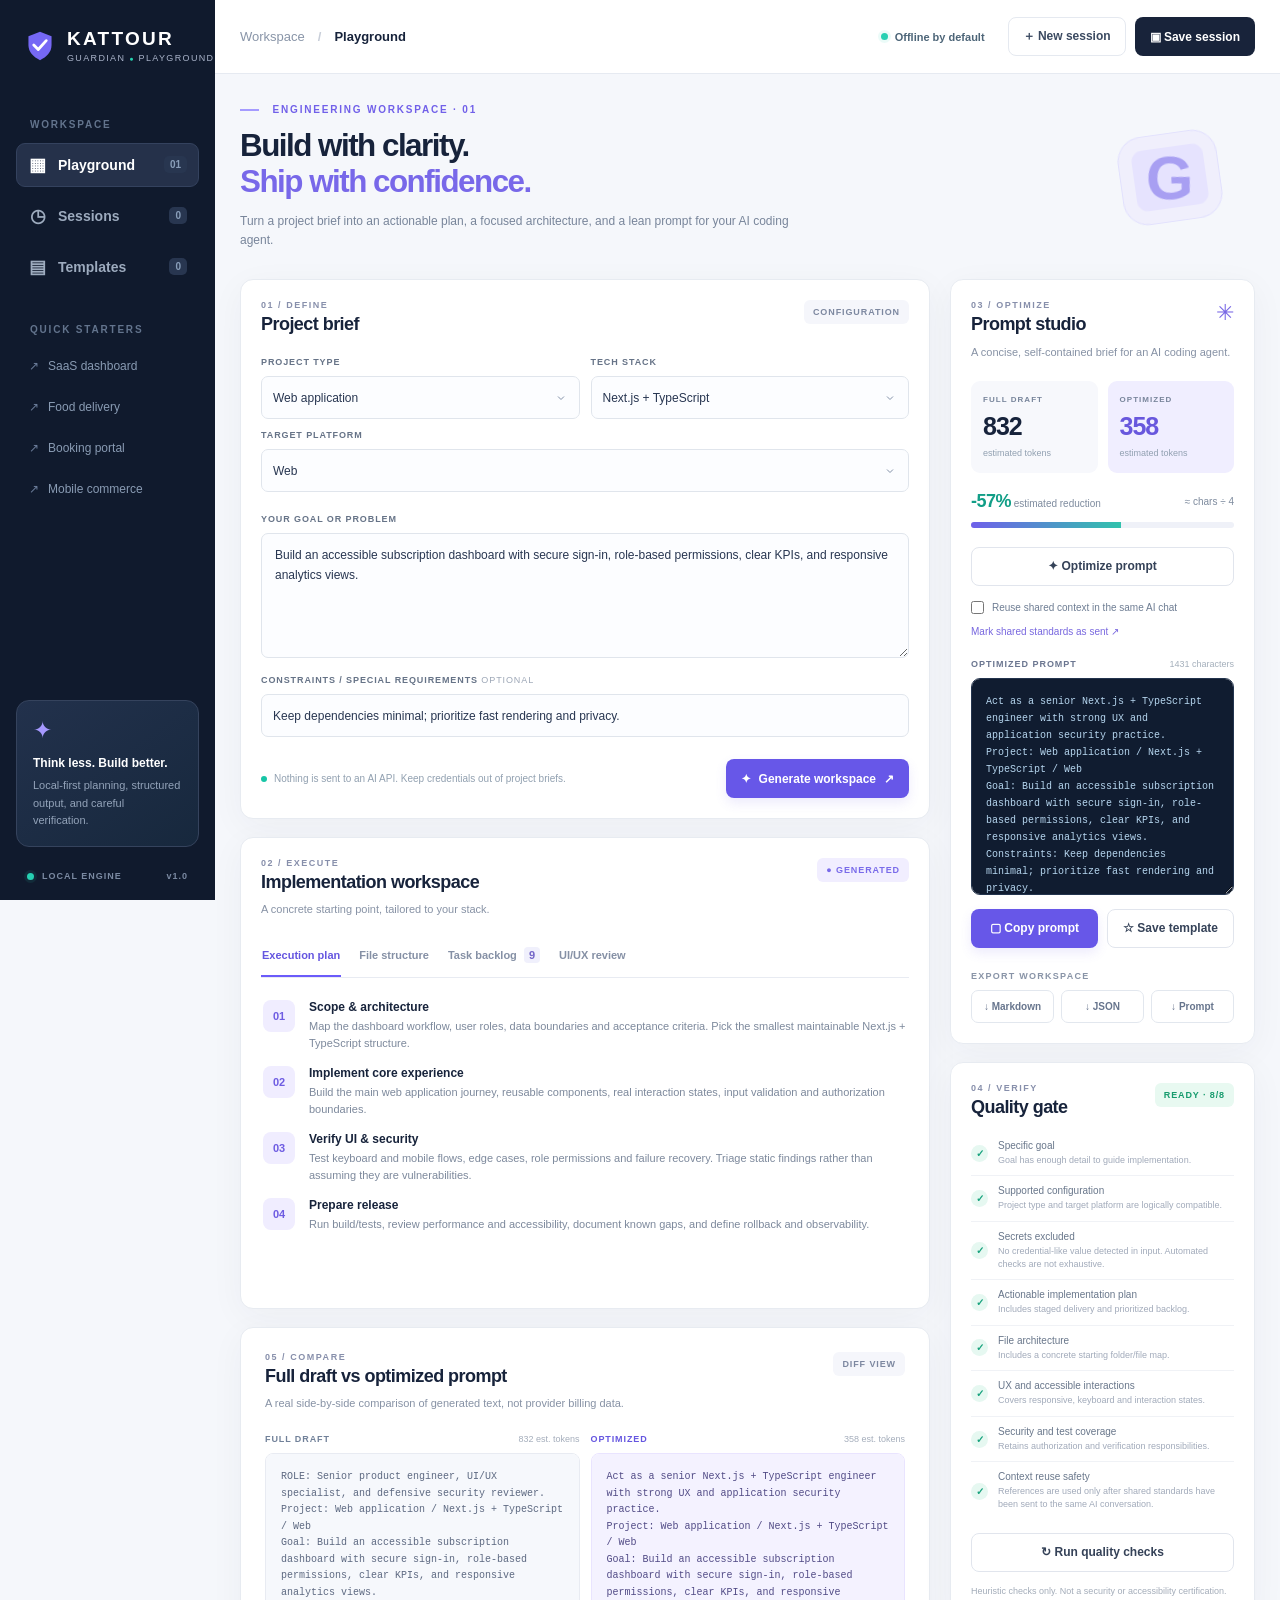
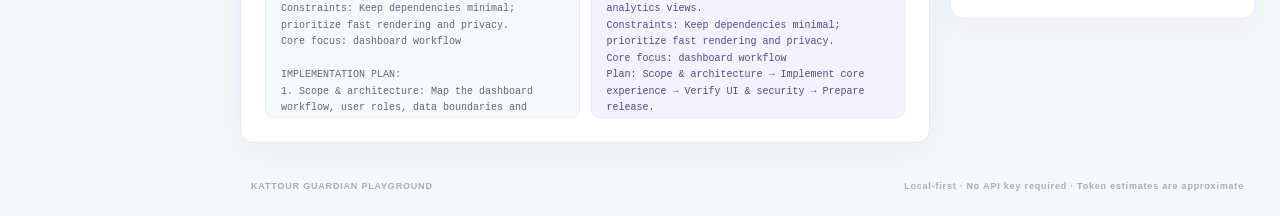
==== playground/src/index.html @ f47959b0 "Add Kattour Guardian Playground: interactive offline workbench, tests and Pages workflow" ====
<!doctype html>
<html lang="en">
<head>
  <meta charset="utf-8">
  <meta name="viewport" content="width=device-width, initial-scale=1">
  <meta name="color-scheme" content="light">
  <meta name="description" content="Kattour Guardian Playground: an offline-first engineering planning and prompt optimization workspace.">
  <title>Kattour Guardian Playground — Engineering Workspace</title>
  <link rel="stylesheet" href="./styles.css">
</head>
<body>
<div class="app-shell">
  <aside class="sidebar" aria-label="Main navigation">
    <div class="brand"><span class="brand-glyph" aria-hidden="true"><svg viewBox="0 0 36 36" width="32" height="32" fill="none"><path d="M18 2 31 7v10c0 8-5.5 13.5-13 17C10.5 30.5 5 25 5 17V7L18 2Z" fill="#7668F5"/><path d="m11 17 5 5 9-10" stroke="#fff" stroke-width="3.2" stroke-linecap="round" stroke-linejoin="round"/></svg></span><div><strong>KATTOUR</strong><small>GUARDIAN <span class="brand-dot">●</span> PLAYGROUND</small></div></div>
    <div class="side-label">WORKSPACE</div>
    <nav class="nav-items" aria-label="Sections">
      <button class="nav-item active" data-view="workspace"><span class="nav-icon">▦</span> Playground <span class="nav-shortcut">01</span></button>
      <button class="nav-item" data-view="sessions"><span class="nav-icon">◷</span> Sessions <span id="sessionCount" class="nav-count">0</span></button>
      <button class="nav-item" data-view="templates"><span class="nav-icon">▤</span> Templates <span id="templateCount" class="nav-count">0</span></button>
    </nav>
    <div class="side-label" style="margin-top:35px">QUICK STARTERS</div>
    <div id="sidePresets" class="preset-list"></div>
    <div class="sidebar-bottom">
      <div class="side-card"><span class="side-card-icon">✦</span><strong>Think less. Build better.</strong><p>Local-first planning, structured output, and careful verification.</p></div>
      <div class="side-foot"><span class="status-dot"></span> LOCAL ENGINE <span class="side-foot-right">v1.0</span></div>
    </div>
  </aside>

  <div class="app-main">
    <header class="topbar">
      <div class="breadcrumbs"><span class="crumb-muted">Workspace</span><span class="crumb-divider">/</span><span id="viewCrumb">Playground</span></div>
      <div class="header-actions"><span class="privacy-badge"><span class="status-dot"></span> Offline by default</span><button id="newBtn" class="button button-quiet" type="button">＋ New session</button><button id="saveBtn" class="button button-dark" type="button">▣ Save session</button></div>
    </header>

    <main id="mainContent">
      <section id="workspaceView" class="workspace-view">
        <div class="page-head"><div><div class="eyebrow"><span class="eyebrow-line"></span> ENGINEERING WORKSPACE · 01</div><h1>Build with clarity.<br><span>Ship with confidence.</span></h1><p>Turn a project brief into an actionable plan, a focused architecture, and a lean prompt for your AI coding agent.</p></div><div class="page-head-mark" aria-hidden="true"><span>G</span></div></div>
        <div class="workspace-grid">
          <div class="main-column">
            <section class="panel briefing-panel" aria-labelledby="briefTitle">
              <div class="panel-top"><div><div class="kicker">01 / DEFINE</div><h2 id="briefTitle">Project brief</h2></div><span class="badge badge-subtle">CONFIGURATION</span></div>
              <div class="fields-three"><label class="field"><span>PROJECT TYPE</span><select id="projectType"></select></label><label class="field"><span>TECH STACK</span><select id="techStack"></select></label><label class="field"><span>TARGET PLATFORM</span><select id="targetPlatform"></select></label></div>
              <label class="field large-field" for="projectGoal"><span>YOUR GOAL OR PROBLEM</span><textarea id="projectGoal" rows="5" maxlength="4800" spellcheck="true" placeholder="Describe the app, the problem it solves, and the main user journey..."></textarea></label>
              <label class="field constraints-field" for="projectConstraints"><span>CONSTRAINTS / SPECIAL REQUIREMENTS <em>OPTIONAL</em></span><input id="projectConstraints" maxlength="1400" placeholder="e.g. offline-first, EU data handling, no paid dependencies"></label>
              <div class="brief-footer"><div class="field-hint"><span class="pulse"></span> Nothing is sent to an AI API. Keep credentials out of project briefs.</div><button id="generateBtn" type="button" class="button button-primary"><span>✦</span> Generate workspace <span aria-hidden="true">↗</span></button></div>
            </section>
            <section class="panel output-panel" aria-labelledby="outputTitle">
              <div class="panel-top output-heading"><div><div class="kicker">02 / EXECUTE</div><h2 id="outputTitle">Implementation workspace</h2><p class="subtle">A concrete starting point, tailored to your stack.</p></div><span id="generatedState" class="badge badge-violet">● GENERATED</span></div>
              <div id="outputTabs" class="tabs" role="tablist" aria-label="Workspace outputs">
                <button role="tab" class="tab active" aria-selected="true" data-tab="plan">Execution plan</button>
                <button role="tab" class="tab" aria-selected="false" data-tab="files">File structure</button>
                <button role="tab" class="tab" aria-selected="false" data-tab="tasks">Task backlog <span class="tab-count" id="taskCount">0</span></button>
                <button role="tab" class="tab" aria-selected="false" data-tab="ux">UI/UX review</button>
              </div>
              <div id="tabContent" class="tab-content" aria-live="polite"></div>
            </section>
            <section class="panel compare-panel" aria-labelledby="compareTitle">
              <div class="panel-top"><div><div class="kicker">05 / COMPARE</div><h2 id="compareTitle">Full draft vs optimized prompt</h2><p class="subtle">A real side-by-side comparison of generated text, not provider billing data.</p></div><span class="badge badge-subtle">DIFF VIEW</span></div>
              <div class="compare-columns"><div><div class="compare-label">FULL DRAFT <span id="fullCount"></span></div><pre id="fullDraftText" class="compare-code"></pre></div><div><div class="compare-label optimized-label">OPTIMIZED <span id="shortCount"></span></div><pre id="optimizedText" class="compare-code"></pre></div></div>
            </section>
          </div>

          <aside class="inspector" aria-label="Prompt studio and quality checks">
            <section class="panel prompt-panel"><div class="panel-top"><div><div class="kicker">03 / OPTIMIZE</div><h2>Prompt studio</h2></div><span class="small-sparkle">✳</span></div>
              <p class="subtle mini-caption">A concise, self-contained brief for an AI coding agent.</p>
              <div class="metric-row"><div class="metric"><span>FULL DRAFT</span><strong id="tokensBefore">—</strong><small>estimated tokens</small></div><div class="metric metric-accent"><span>OPTIMIZED</span><strong id="tokensAfter">—</strong><small>estimated tokens</small></div></div>
              <div class="saving-row"><div><strong id="savingLabel">—</strong><span> estimated reduction</span></div><span class="saving-asterisk">≈ chars ÷ 4</span></div><div class="progress-track"><div id="progressBar" class="progress-fill" style="width:0%"></div></div>
              <div class="prompt-controls"><button id="optimizeBtn" class="button button-outline wide" type="button">✦ Optimize prompt</button><label class="check-line"><input id="reuseToggle" type="checkbox"><span>Reuse shared context in the same AI chat</span></label><button id="markSentBtn" class="text-action" type="button">Mark shared standards as sent ↗</button><p id="reuseWarning" class="notice-inline" hidden>Use this only after the KG-C1 standards were sent in the same AI conversation.</p></div>
              <div class="prompt-label-row"><span id="promptPreviewLabel">OPTIMIZED PROMPT</span><span id="promptChars">0 characters</span></div><textarea id="promptPreview" class="prompt-code" rows="11" readonly aria-label="Optimized AI prompt"></textarea>
              <div class="action-split"><button id="copyBtn" type="button" class="button button-primary">▢ Copy prompt</button><button id="saveTemplateBtn" type="button" class="button button-outline">☆ Save template</button></div>
              <div class="export-title">EXPORT WORKSPACE</div><div class="exports"><button type="button" data-export="md">↓ Markdown</button><button type="button" data-export="json">↓ JSON</button><button type="button" data-export="txt">↓ Prompt</button></div>
            </section>
            <section class="panel qa-panel"><div class="qa-top"><div><div class="kicker">04 / VERIFY</div><h2>Quality gate</h2></div><span id="qaBadge" class="badge badge-success">READY</span></div><div id="qaList" class="qa-list"></div><button id="checkBtn" type="button" class="button button-outline wide">↻ Run quality checks</button><p class="qa-disclaimer">Heuristic checks only. Not a security or accessibility certification.</p></section>
          </aside>
        </div>
      </section>
      <section id="sessionsView" class="library-view" hidden><div class="library-heading"><div class="eyebrow">YOUR WORKSPACE / HISTORY</div><h1>Saved sessions</h1><p>Resume previous project configurations and regenerate their outputs. Stored only in this browser.</p></div><div class="library-actions"><button id="clearSessionsBtn" class="button button-outline" type="button">Clear all sessions</button></div><div id="sessionList" class="library-grid"></div></section>
      <section id="templatesView" class="library-view" hidden><div class="library-heading"><div class="eyebrow">YOUR WORKSPACE / LIBRARY</div><h1>Prompt templates</h1><p>Reuse project briefs and stack decisions without starting from scratch.</p></div><div class="library-actions"><button id="clearTemplatesBtn" class="button button-outline" type="button">Clear saved templates</button></div><div id="templateList" class="library-grid"></div></section>
    </main>
    <footer class="footer"><span>KATTOUR GUARDIAN PLAYGROUND</span><span>Local-first · No API key required · Token estimates are approximate</span></footer>
  </div>
</div>
<div id="toast" class="toast" role="status" aria-live="polite"></div>
<script type="module" src="./app.js"></script>
</body>
</html>
---- playground/src/styles.css ----
:root{--ink:#17233b;--muted:#78849a;--line:#e6eaf1;--bg:#f5f7fb;--purple:#6757e8;--purple-l:#f1efff;--teal:#11b8a3;--dark:#111c30;--white:#fff;--shadow:0 8px 35px rgba(35,50,77,.045)}*{box-sizing:border-box}html{font-family:Inter,-apple-system,BlinkMacSystemFont,"Segoe UI",Arial,sans-serif;font-size:14px}body{margin:0;background:var(--bg);color:var(--ink);min-width:320px}button,input,select,textarea{font:inherit}button{cursor:pointer;transition:background .15s,border-color .15s,transform .15s}button:focus-visible,select:focus-visible,textarea:focus-visible,input:focus-visible{outline:3px solid #978cff;outline-offset:2px}button:disabled{opacity:.45;cursor:not-allowed}p{line-height:1.6}h1,h2,h3,p{margin-top:0}button:hover:not(:disabled){transform:translateY(-1px)}.app-shell{min-height:100vh;display:flex}.sidebar{width:242px;flex:0 0 242px;background:#101a2d;color:#d4def1;min-height:100vh;padding:28px 16px 19px;display:flex;flex-direction:column;position:sticky;top:0;height:100vh}.brand{display:flex;align-items:center;gap:11px;padding:1px 8px 0;margin-bottom:56px}.brand-glyph{display:grid;place-items:center}.brand strong{display:block;font-size:19px;letter-spacing:.12em;color:white;font-weight:800;line-height:1.05}.brand small{font-size:9px;letter-spacing:.15em;color:#a9b3c9;white-space:nowrap;display:block;margin-top:4px}.brand-dot{color:#24d2af;font-size:7px}.side-label{font-size:10px;font-weight:800;letter-spacing:.18em;color:#63748d;margin:0 14px 13px}.nav-items{display:grid;gap:7px}.nav-item{display:flex;align-items:center;text-align:left;width:100%;color:#9dabbe;border:1px solid transparent;border-radius:9px;padding:12px 11px;gap:11px;background:transparent;font-weight:600}.nav-item.active{background:#25314a;color:white;border-color:#34425e}.nav-item:hover{background:#1b2a40}.nav-icon{font-size:18px;width:19px;text-align:center;line-height:1}.nav-count,.nav-shortcut{margin-left:auto;font-size:10px;padding:3px 6px;border-radius:5px;background:#283650;color:#899eb9}.preset-list{display:grid;gap:5px}.preset-link{background:transparent;color:#899bb3;border:none;text-align:left;font-size:12px;border-radius:8px;padding:11px 13px}.preset-link:before{content:'↗';color:#6a7c99;margin-right:9px}.preset-link:hover{color:white;background:#1e2d44}.sidebar-bottom{margin-top:auto}.side-card{padding:16px;background:linear-gradient(145deg,#22314c,#17283d);border:1px solid #35435d;border-radius:13px}.side-card-icon{display:block;color:#a699ff;font-size:23px;margin-bottom:10px}.side-card strong{font-size:12px;color:white}.side-card p{font-size:11px;color:#93a3b9;margin:7px 0 0}.side-foot{display:flex;align-items:center;gap:8px;color:#7b8aa2;font-size:9px;font-weight:800;letter-spacing:.11em;padding:24px 11px 0}.side-foot-right{margin-left:auto}.status-dot{display:inline-block;width:7px;height:7px;background:#26d0b2;border-radius:50%;box-shadow:0 0 0 3px rgba(38,208,178,.09)}.app-main{flex:1;min-width:0;display:flex;flex-direction:column}.topbar{height:74px;background:#fff;border-bottom:1px solid var(--line);display:flex;align-items:center;justify-content:space-between;padding:0 38px;gap:16px}.breadcrumbs{font-size:13px;font-weight:700}.crumb-muted{color:#8995a8;font-weight:500}.crumb-divider{color:#c8ced9;margin:0 13px}.header-actions{display:flex;gap:9px;align-items:center}.privacy-badge{font-size:11px;font-weight:650;color:#4d6578;margin-right:14px;display:flex;align-items:center;gap:7px}.button{display:inline-flex;gap:8px;justify-content:center;align-items:center;border-radius:8px;min-height:39px;padding:10px 14px;border:1px solid transparent;font-weight:700;font-size:12px;white-space:nowrap}.button-quiet{background:white;border-color:#e5e9f0;color:#3b4a61}.button-dark{background:#18233a;color:white}.button-primary{background:var(--purple);color:white;box-shadow:0 5px 12px rgba(103,87,232,.12)}.button-primary:hover{background:#5442db}.button-outline{background:#fff;border-color:#e1e5ed;color:#354258}.button-outline:hover{border-color:#bdb4ff;color:#5a4dc8}.wide{width:100%}main{flex:1;padding:37px 36px 24px}.page-head{display:flex;justify-content:space-between;align-items:center;margin-bottom:29px;gap:20px}.eyebrow{font-weight:800;font-size:10px;color:#7160e9;letter-spacing:.18em;margin-bottom:13px}.eyebrow-line{width:19px;height:2px;background:#a59bff;display:inline-block;vertical-align:middle;margin-right:9px}.page-head h1,.library-heading h1{font-size:clamp(28px,2.45vw,39px);line-height:1.16;letter-spacing:-.048em;font-weight:800;margin:0 0 11px}.page-head h1 span{color:#7868e9}.page-head p,.library-heading p{color:#78859a;font-size:12px;max-width:580px;margin:0}.page-head-mark{height:89px;width:100px;border:1px solid #e2e1fd;box-shadow:inset 0 0 0 13px #f0effc;background:#e6e3fe;border-radius:25px;display:grid;place-items:center;margin-right:35px;transform:rotate(-8deg)}.page-head-mark span{font-size:61px;color:#8e83ee;font-weight:800;opacity:.7;transform:rotate(8deg)}.workspace-grid{display:grid;grid-template-columns:minmax(0,1fr) minmax(310px,350px);gap:20px;align-items:start}.main-column,.inspector{display:grid;gap:18px;min-width:0}.panel{background:#fff;border:1px solid #e7ebf1;border-radius:13px;box-shadow:var(--shadow);overflow:hidden}.briefing-panel,.output-panel,.prompt-panel,.qa-panel{padding:24px}.panel-top{display:flex;justify-content:space-between;align-items:start;gap:12px;margin-bottom:22px}.panel-top h2,.qa-top h2{font-size:18px;letter-spacing:-.03em;margin:4px 0 0}.kicker{color:#878fab;font-weight:800;font-size:9px;letter-spacing:.17em}.badge{font-size:9px;letter-spacing:.1em;font-weight:800;padding:7px 9px;border-radius:6px;white-space:nowrap}.badge-subtle{background:#f5f6fb;color:#7d88a0}.badge-violet{background:#f1eeff;color:#796bea}.badge-success{background:#e8f9f1;color:#169b6d}.badge-danger{background:#fff0f1;color:#d04f63}.fields-three{display:grid;grid-template-columns:1fr 1fr 1fr;gap:11px}.field{display:block;min-width:0}.field>span{font-size:9px;display:block;font-weight:800;letter-spacing:.1em;color:#667387;margin-bottom:9px}.field em{font-size:9px;color:#9ca6b6;font-style:normal;font-weight:500}.field select,.field input,.field textarea{background:#fcfdff;border:1px solid #e0e5ec;border-radius:7px;width:100%;color:#283651;outline:none}.field select,.field input{height:43px;padding:0 11px;font-size:12px}.field select{appearance:none;background-image:url("data:image/svg+xml,%3Csvg xmlns='http://www.w3.org/2000/svg' width='12' height='12' viewBox='0 0 24 24' fill='none' stroke='%238391a8' stroke-width='2'%3E%3Cpath d='m6 9 6 6 6-6'/%3E%3C/svg%3E");background-repeat:no-repeat;background-position:right 12px center;padding-right:26px}.large-field{margin-top:22px}.field textarea{display:block;resize:vertical;line-height:1.65;font-size:12px;min-height:124px;padding:12px 13px}.field textarea::placeholder,.field input::placeholder{color:#a6afbd}.constraints-field{margin-top:17px}.brief-footer{display:flex;justify-content:space-between;align-items:center;gap:12px;margin-top:22px}.field-hint{font-size:10px;color:#91a0b0;display:flex;align-items:center;gap:7px}.pulse{width:6px;height:6px;background:#17c5a6;border-radius:50%;flex-shrink:0}.output-heading{margin-bottom:17px}.subtle{font-size:11px;color:#8792a5;margin:8px 0 0}.tabs{display:flex;border-bottom:1px solid #e8ebf2;gap:17px;overflow-x:auto;white-space:nowrap}.tab{padding:13px 1px 14px;border:0;border-bottom:2px solid transparent;background:transparent;color:#8590a5;font-size:11px;font-weight:700}.tab.active{color:#6556e0;border-color:#6b5bfa}.tab-count{border-radius:4px;background:#f0f0fc;color:#7466c8;padding:2px 5px;margin-left:4px}.tab-content{min-height:310px;padding:22px 2px 2px}.phase-list{display:grid;gap:14px}.phase-row{display:flex;gap:14px}.phase-num{width:32px;height:32px;flex-shrink:0;display:grid;place-items:center;border-radius:8px;background:#f0edff;color:#6e5ce2;font-weight:800;font-size:11px}.phase-content{padding-top:0}.phase-content h3{font-size:12px;margin:0 0 4px}.phase-content p{font-size:11px;line-height:1.55;color:#7d899c;margin:0}.code-tree{background:#131f33;color:#c5d1e5;border-radius:10px;padding:20px;font-family:"SFMono-Regular",Consolas,monospace;line-height:2;font-size:11px;overflow:auto}.tree-row{display:flex;gap:10px;justify-content:space-between}.tree-path{color:#9cc8ff;white-space:nowrap}.tree-desc{color:#7b8da8;text-align:right}.task-row{display:flex;align-items:start;padding:10px 0;border-bottom:1px solid #f0f2f6;gap:11px}.task-row:last-child{border-bottom:none}.task-row input{accent-color:#6757e8;margin-top:2px}.task-title{font-size:11px;flex:1;line-height:1.5}.task-title.done{text-decoration:line-through;color:#9ca6b8}.priority{font-size:9px;font-weight:800;border-radius:4px;padding:4px 6px}.p0{background:#fff0f0;color:#d55d62}.p1{background:#f0edff;color:#7062da}.p2{background:#eef5f8;color:#688295}.task-progress{margin-top:12px;color:#738096;font-size:10px}.ux-grid{display:grid;grid-template-columns:repeat(2,minmax(0,1fr));gap:10px}.ux-item{border:1px solid #e9edf5;border-radius:9px;padding:13px;background:#fcfdff}.ux-item h3{font-size:11px;margin-bottom:6px}.ux-item p{font-size:10px;color:#8390a3;margin:0}.small-sparkle{color:#7867e5;font-size:22px}.mini-caption{margin-top:-13px;margin-bottom:19px}.metric-row{display:grid;grid-template-columns:1fr 1fr;gap:10px}.metric{background:#f7f8fc;border-radius:9px;padding:14px 12px}.metric-accent{background:#f0eeff}.metric span{display:block;color:#78859b;font-size:8px;letter-spacing:.13em;font-weight:800}.metric strong{display:block;font-size:25px;letter-spacing:-.04em;margin:8px 0 2px}.metric-accent strong{color:#6857dd}.metric small{font-size:9px;color:#91a0b1}.saving-row{display:flex;align-items:center;justify-content:space-between;margin:18px 0 10px}.saving-row strong{color:#129e87;font-size:18px;letter-spacing:-.03em}.saving-row span{font-size:10px;color:#7e8b9e}.saving-asterisk{font-size:9px;color:#abb3c0}.progress-track{height:6px;background:#eff1f8;border-radius:4px;overflow:hidden}.progress-fill{height:100%;background:linear-gradient(90deg,#6f60ea,#31c2ac);transition:width .3s}.prompt-controls{margin:19px 0}.check-line{display:flex;gap:8px;align-items:start;color:#6e7d93;font-size:10px;line-height:1.4;margin:15px 0 7px}.check-line input{accent-color:#6656df;margin:0}.text-action{background:none;border:0;padding:3px 0;color:#7968df;font-size:10px;text-align:left}.notice-inline{color:#bd7e33;font-size:10px;margin:8px 0 0;line-height:1.5}.prompt-label-row{display:flex;justify-content:space-between;gap:10px;font-size:9px;color:#6b7690;font-weight:800;letter-spacing:.11em;margin-bottom:9px}.prompt-label-row span:last-child{font-weight:500;letter-spacing:0;color:#a4afbb}.prompt-code{width:100%;background:#101c30;border:1px solid #23344e;border-radius:9px;color:#b6d6ef;font:10px/1.7 "SFMono-Regular",Consolas,monospace;resize:vertical;padding:14px;min-height:210px;outline:none}.action-split{display:grid;grid-template-columns:1fr 1fr;gap:9px;margin-top:11px}.export-title{font-size:9px;letter-spacing:.14em;font-weight:800;color:#8994a7;margin:23px 0 9px}.exports{display:grid;grid-template-columns:repeat(3,minmax(0,1fr));gap:7px}.exports button{border:1px solid #e2e7ee;background:#fff;border-radius:7px;padding:10px 5px;font-size:10px;color:#67758d;font-weight:700}.exports button:hover{color:#6757e8;border-color:#a59ae8}.qa-top{display:flex;justify-content:space-between;align-items:start;margin-bottom:13px}.qa-list{display:grid;gap:0}.qa-item{display:flex;align-items:center;gap:10px;padding:9px 0;border-bottom:1px solid #f0f2f6;font-size:10px;color:#69778b}.qa-item:last-child{border:0}.qa-icon{display:grid;place-items:center;font-size:10px;width:17px;height:17px;border-radius:50%;background:#e6f8f1;color:#18a27d;flex-shrink:0;font-weight:800}.qa-icon.fail{background:#fff0ef;color:#d35462}.qa-item button{border:0;background:none;color:inherit;text-align:left;padding:0}.qa-item small{display:block;font-size:9px;color:#a1aaba;line-height:1.4;margin-top:3px}.qa-panel>.button{margin-top:13px}.qa-disclaimer{font-size:9px;color:#a3acb9;margin:12px 0 0}.footer{padding:18px 36px 25px;display:flex;justify-content:space-between;gap:10px;color:#a4afbf;font-size:9px;font-weight:700;letter-spacing:.09em}.toast{position:fixed;bottom:25px;right:25px;z-index:20;background:#16233b;color:white;border-radius:9px;box-shadow:0 15px 40px #101a2d33;padding:13px 18px;font-size:12px;opacity:0;pointer-events:none;transform:translateY(10px);transition:opacity .2s,transform .2s;max-width:340px}.toast.show{opacity:1;transform:translateY(0)}.library-view{max-width:1180px}.library-heading{margin:14px 0 25px}.library-actions{margin-bottom:18px}.library-grid{display:grid;grid-template-columns:repeat(auto-fit,minmax(240px,1fr));gap:14px}.library-card{background:white;border:1px solid #e7ebf1;border-radius:12px;padding:20px;box-shadow:var(--shadow);min-height:160px;display:flex;flex-direction:column}.library-card-title{font-size:14px;font-weight:750;line-height:1.3}.library-meta{font-size:10px;color:#8190a4;margin-top:6px}.library-goal{font-size:11px;line-height:1.55;color:#64728a;margin:13px 0}.library-card-actions{display:flex;gap:8px;margin-top:auto}.library-card-actions button{border:1px solid #e3e7ef;background:#fff;border-radius:6px;padding:8px 10px;color:#4b5a74;font-size:10px;font-weight:700}.library-card-actions button:first-child{background:#f0eeff;color:#6858d8;border-color:#eae5ff}.empty-state{padding:58px 24px;border:1px dashed #d7deec;border-radius:12px;text-align:center;color:#7c8ba0;grid-column:1/-1}.empty-state strong{display:block;font-size:16px;color:#34445d;margin-bottom:6px}[hidden]{display:none!important}@media(max-width:1340px){.sidebar{width:215px;flex-basis:215px}.workspace-grid{grid-template-columns:minmax(0,1fr) 305px}.topbar{padding:0 25px}main{padding:30px 25px 20px}.briefing-panel,.output-panel,.prompt-panel,.qa-panel{padding:20px}.fields-three{grid-template-columns:1fr 1fr}.fields-three .field:last-child{grid-column:1/-1}}@media(max-width:1100px){.workspace-grid{grid-template-columns:minmax(0,1fr)}.inspector{grid-template-columns:1fr 1fr;align-items:start}.page-head-mark{display:none}.sidebar{width:195px;flex-basis:195px}.prompt-code{min-height:165px}}@media(max-width:760px){.app-shell{display:block}.sidebar{position:relative;height:auto;min-height:0;width:100%;display:block;padding:13px 14px}.brand{margin:0 0 13px}.side-label,.preset-list,.sidebar-bottom{display:none}.nav-items{display:flex;gap:7px}.nav-item{width:auto;flex:1;justify-content:center;padding:10px 4px;font-size:11px}.nav-shortcut,.nav-count{display:none}.topbar{height:auto;min-height:65px;padding:11px 15px;flex-wrap:wrap}.header-actions{margin-left:auto}.privacy-badge{display:none}main{padding:25px 13px}.page-head h1{font-size:30px}.workspace-grid{gap:12px}.fields-three{grid-template-columns:1fr}.fields-three .field:last-child{grid-column:auto}.inspector{grid-template-columns:1fr}.briefing-panel,.output-panel,.prompt-panel,.qa-panel{padding:17px}.brief-footer{align-items:stretch;flex-direction:column}.brief-footer button{width:100%}.footer{padding:15px;flex-wrap:wrap}.ux-grid{grid-template-columns:1fr}.tab-content{min-height:200px}.tree-desc{display:none}.page-head{margin-bottom:20px}}

.compare-panel{padding:24px}.compare-columns{display:grid;grid-template-columns:1fr 1fr;gap:11px;min-width:0}.compare-columns>div{min-width:0}.compare-label{font-size:9px;font-weight:800;letter-spacing:.1em;color:#718199;display:flex;justify-content:space-between;margin-bottom:9px}.optimized-label{color:#6556e0}.compare-label span{font-weight:500;letter-spacing:0;color:#a4adbb}.compare-code{margin:0;background:#f6f8fc;color:#5d6981;border:1px solid #e8ebf2;border-radius:8px;white-space:pre-wrap;overflow:auto;max-height:265px;min-height:195px;padding:15px;font:10px/1.65 "SFMono-Regular",Consolas,monospace}.compare-columns>div:last-child .compare-code{background:#f4f2ff;border-color:#e9e4ff;color:#514b86}@media(max-width:760px){.compare-columns{grid-template-columns:1fr}.compare-panel{padding:17px}.compare-code{min-height:130px;max-height:200px}}
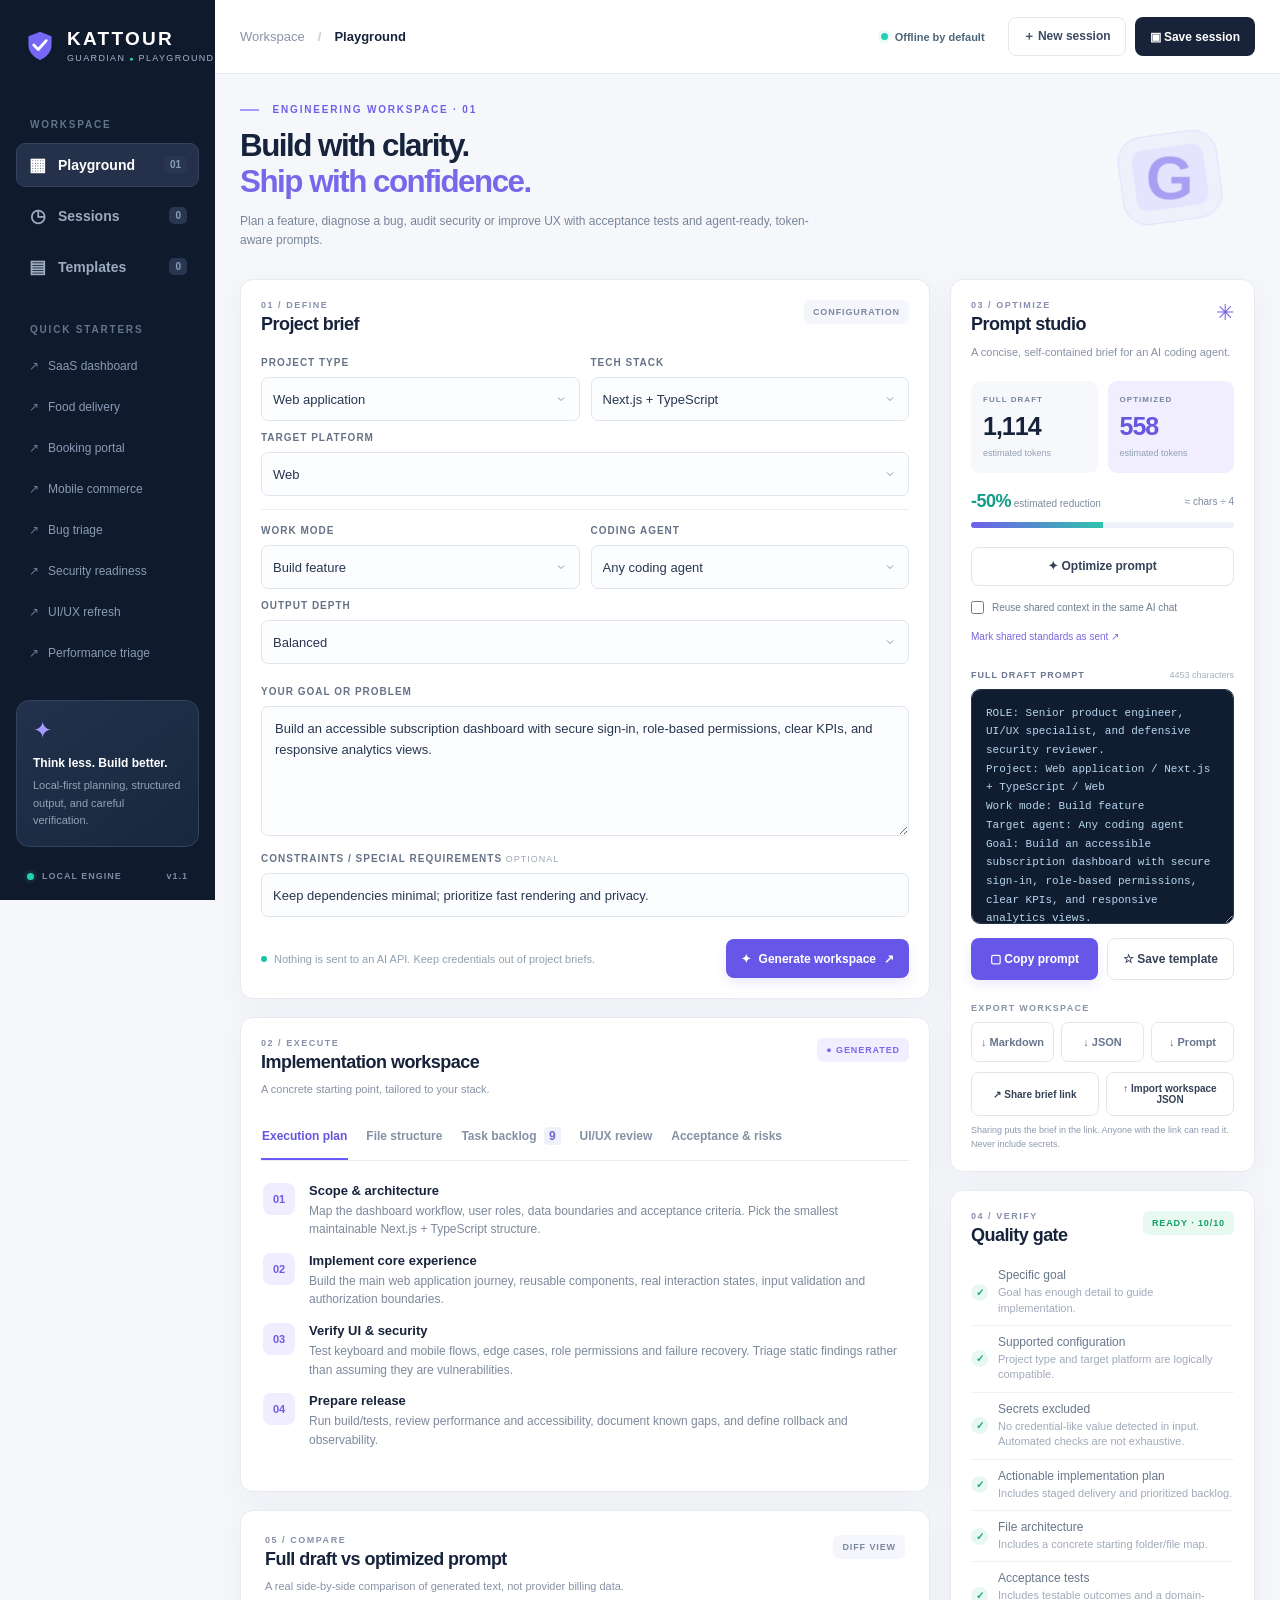
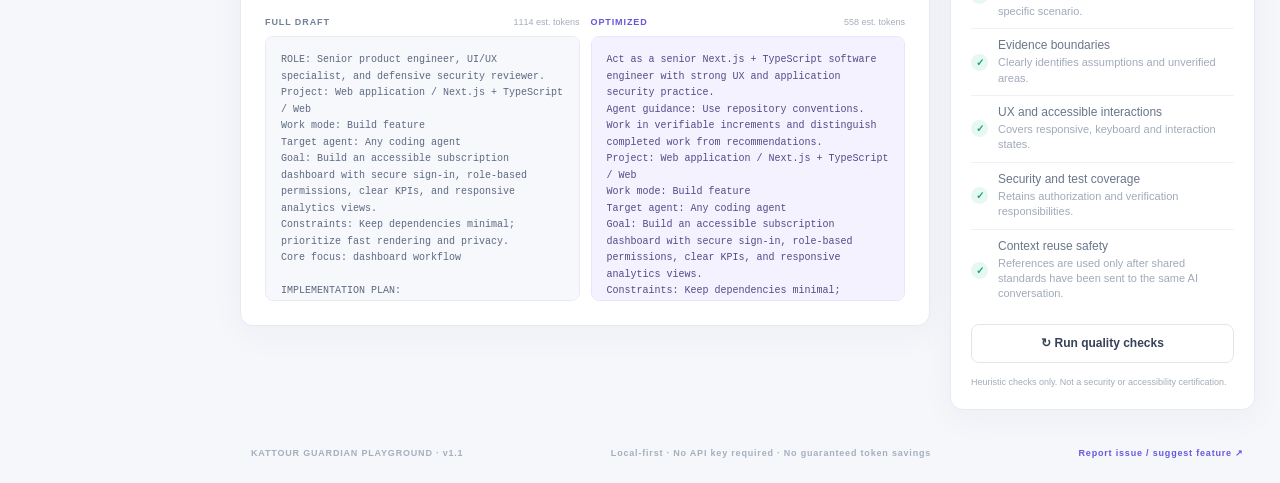
==== commit 2f88ee4d: "Playground v1.1: mode-aware specs, agent handoff, safe sharing, accessibility and privacy" ====
--- a/playground/src/index.html
+++ b/playground/src/index.html
@@ -4,7 +4,13 @@
   <meta charset="utf-8">
   <meta name="viewport" content="width=device-width, initial-scale=1">
   <meta name="color-scheme" content="light">
-  <meta name="description" content="Kattour Guardian Playground: an offline-first engineering planning and prompt optimization workspace.">
+  <meta name="description" content="Design, debug, audit and improve real software projects. Generate plans, acceptance tests and agent-ready prompts with private, token-conscious workflows.">
+  <link rel="canonical" href="https://eliaskatt.github.io/kattour-guardian/">
+  <meta property="og:title" content="Kattour Guardian Playground — The developer workbench">
+  <meta property="og:description" content="Build, fix, audit and polish web and mobile projects. Get acceptance criteria, code structures and safer, leaner AI prompts — locally.">
+  <meta property="og:type" content="website">
+  <meta property="og:url" content="https://eliaskatt.github.io/kattour-guardian/">
+  <meta name="theme-color" content="#131e31">
   <title>Kattour Guardian Playground — Engineering Workspace</title>
   <link rel="stylesheet" href="./styles.css">
 </head>
@@ -22,7 +28,7 @@
     <div id="sidePresets" class="preset-list"></div>
     <div class="sidebar-bottom">
       <div class="side-card"><span class="side-card-icon">✦</span><strong>Think less. Build better.</strong><p>Local-first planning, structured output, and careful verification.</p></div>
-      <div class="side-foot"><span class="status-dot"></span> LOCAL ENGINE <span class="side-foot-right">v1.0</span></div>
+      <div class="side-foot"><span class="status-dot"></span> LOCAL ENGINE <span class="side-foot-right">v1.1</span></div>
     </div>
   </aside>
 
@@ -34,25 +40,28 @@
 
     <main id="mainContent">
       <section id="workspaceView" class="workspace-view">
-        <div class="page-head"><div><div class="eyebrow"><span class="eyebrow-line"></span> ENGINEERING WORKSPACE · 01</div><h1>Build with clarity.<br><span>Ship with confidence.</span></h1><p>Turn a project brief into an actionable plan, a focused architecture, and a lean prompt for your AI coding agent.</p></div><div class="page-head-mark" aria-hidden="true"><span>G</span></div></div>
+        <div class="page-head"><div><div class="eyebrow"><span class="eyebrow-line"></span> ENGINEERING WORKSPACE · 01</div><h1>Build with clarity.<br><span>Ship with confidence.</span></h1><p>Plan a feature, diagnose a bug, audit security or improve UX with acceptance tests and agent-ready, token-aware prompts.</p></div><div class="page-head-mark" aria-hidden="true"><span>G</span></div></div>
         <div class="workspace-grid">
           <div class="main-column">
             <section class="panel briefing-panel" aria-labelledby="briefTitle">
               <div class="panel-top"><div><div class="kicker">01 / DEFINE</div><h2 id="briefTitle">Project brief</h2></div><span class="badge badge-subtle">CONFIGURATION</span></div>
               <div class="fields-three"><label class="field"><span>PROJECT TYPE</span><select id="projectType"></select></label><label class="field"><span>TECH STACK</span><select id="techStack"></select></label><label class="field"><span>TARGET PLATFORM</span><select id="targetPlatform"></select></label></div>
-              <label class="field large-field" for="projectGoal"><span>YOUR GOAL OR PROBLEM</span><textarea id="projectGoal" rows="5" maxlength="4800" spellcheck="true" placeholder="Describe the app, the problem it solves, and the main user journey..."></textarea></label>
+              <div class="fields-three second-fields"><label class="field"><span>WORK MODE</span><select id="workMode"></select></label><label class="field"><span>CODING AGENT</span><select id="targetAgent"></select></label><label class="field"><span>OUTPUT DEPTH</span><select id="detailLevel"></select></label></div>
+              <div class="mobile-starters"><span>START FROM AN EXAMPLE</span><div id="mobilePresets" class="mobile-preset-list"></div></div>
+              <label class="field large-field" for="projectGoal"><span>YOUR GOAL OR PROBLEM</span><textarea id="projectGoal" rows="5" maxlength="4800" spellcheck="true" placeholder="Who is affected? What should change? Describe the main user journey and a way to verify success..."></textarea></label>
               <label class="field constraints-field" for="projectConstraints"><span>CONSTRAINTS / SPECIAL REQUIREMENTS <em>OPTIONAL</em></span><input id="projectConstraints" maxlength="1400" placeholder="e.g. offline-first, EU data handling, no paid dependencies"></label>
               <div class="brief-footer"><div class="field-hint"><span class="pulse"></span> Nothing is sent to an AI API. Keep credentials out of project briefs.</div><button id="generateBtn" type="button" class="button button-primary"><span>✦</span> Generate workspace <span aria-hidden="true">↗</span></button></div>
             </section>
             <section class="panel output-panel" aria-labelledby="outputTitle">
               <div class="panel-top output-heading"><div><div class="kicker">02 / EXECUTE</div><h2 id="outputTitle">Implementation workspace</h2><p class="subtle">A concrete starting point, tailored to your stack.</p></div><span id="generatedState" class="badge badge-violet">● GENERATED</span></div>
               <div id="outputTabs" class="tabs" role="tablist" aria-label="Workspace outputs">
-                <button role="tab" class="tab active" aria-selected="true" data-tab="plan">Execution plan</button>
-                <button role="tab" class="tab" aria-selected="false" data-tab="files">File structure</button>
-                <button role="tab" class="tab" aria-selected="false" data-tab="tasks">Task backlog <span class="tab-count" id="taskCount">0</span></button>
-                <button role="tab" class="tab" aria-selected="false" data-tab="ux">UI/UX review</button>
+                <button role="tab" class="tab active" aria-selected="true" aria-controls="tabContent" tabindex="0" data-tab="plan">Execution plan</button>
+                <button role="tab" class="tab" aria-selected="false" aria-controls="tabContent" tabindex="-1" data-tab="files">File structure</button>
+                <button role="tab" class="tab" aria-selected="false" aria-controls="tabContent" tabindex="-1" data-tab="tasks">Task backlog <span class="tab-count" id="taskCount">0</span></button>
+                <button role="tab" class="tab" aria-selected="false" aria-controls="tabContent" tabindex="-1" data-tab="ux">UI/UX review</button>
+                <button role="tab" class="tab" aria-selected="false" aria-controls="tabContent" tabindex="-1" data-tab="acceptance">Acceptance & risks</button>
               </div>
-              <div id="tabContent" class="tab-content" aria-live="polite"></div>
+              <div id="tabContent" class="tab-content" role="tabpanel" tabindex="0" aria-live="polite"></div>
             </section>
             <section class="panel compare-panel" aria-labelledby="compareTitle">
               <div class="panel-top"><div><div class="kicker">05 / COMPARE</div><h2 id="compareTitle">Full draft vs optimized prompt</h2><p class="subtle">A real side-by-side comparison of generated text, not provider billing data.</p></div><span class="badge badge-subtle">DIFF VIEW</span></div>
@@ -69,6 +78,8 @@
               <div class="prompt-label-row"><span id="promptPreviewLabel">OPTIMIZED PROMPT</span><span id="promptChars">0 characters</span></div><textarea id="promptPreview" class="prompt-code" rows="11" readonly aria-label="Optimized AI prompt"></textarea>
               <div class="action-split"><button id="copyBtn" type="button" class="button button-primary">▢ Copy prompt</button><button id="saveTemplateBtn" type="button" class="button button-outline">☆ Save template</button></div>
               <div class="export-title">EXPORT WORKSPACE</div><div class="exports"><button type="button" data-export="md">↓ Markdown</button><button type="button" data-export="json">↓ JSON</button><button type="button" data-export="txt">↓ Prompt</button></div>
+              <div class="share-strip"><button id="shareBtn" class="button button-outline" type="button">↗ Share brief link</button><button id="importBtn" class="button button-outline" type="button">↑ Import workspace JSON</button><input id="importFile" type="file" accept=".json,application/json" hidden aria-label="Import workspace JSON"></div>
+              <p class="share-note">Sharing puts the brief in the link. Anyone with the link can read it. Never include secrets.</p>
             </section>
             <section class="panel qa-panel"><div class="qa-top"><div><div class="kicker">04 / VERIFY</div><h2>Quality gate</h2></div><span id="qaBadge" class="badge badge-success">READY</span></div><div id="qaList" class="qa-list"></div><button id="checkBtn" type="button" class="button button-outline wide">↻ Run quality checks</button><p class="qa-disclaimer">Heuristic checks only. Not a security or accessibility certification.</p></section>
           </aside>
@@ -77,10 +88,10 @@
       <section id="sessionsView" class="library-view" hidden><div class="library-heading"><div class="eyebrow">YOUR WORKSPACE / HISTORY</div><h1>Saved sessions</h1><p>Resume previous project configurations and regenerate their outputs. Stored only in this browser.</p></div><div class="library-actions"><button id="clearSessionsBtn" class="button button-outline" type="button">Clear all sessions</button></div><div id="sessionList" class="library-grid"></div></section>
       <section id="templatesView" class="library-view" hidden><div class="library-heading"><div class="eyebrow">YOUR WORKSPACE / LIBRARY</div><h1>Prompt templates</h1><p>Reuse project briefs and stack decisions without starting from scratch.</p></div><div class="library-actions"><button id="clearTemplatesBtn" class="button button-outline" type="button">Clear saved templates</button></div><div id="templateList" class="library-grid"></div></section>
     </main>
-    <footer class="footer"><span>KATTOUR GUARDIAN PLAYGROUND</span><span>Local-first · No API key required · Token estimates are approximate</span></footer>
+    <footer class="footer"><span>KATTOUR GUARDIAN PLAYGROUND · v1.1</span><span>Local-first · No API key required · No guaranteed token savings</span><a href="https://github.com/eliaskatt/kattour-guardian/issues/new/choose" target="_blank" rel="noopener noreferrer">Report issue / suggest feature ↗</a></footer>
   </div>
 </div>
 <div id="toast" class="toast" role="status" aria-live="polite"></div>
 <script type="module" src="./app.js"></script>
 </body>
-</html>+</html>
--- a/playground/src/styles.css
+++ b/playground/src/styles.css
@@ -1,3 +1,27 @@
 :root{--ink:#17233b;--muted:#78849a;--line:#e6eaf1;--bg:#f5f7fb;--purple:#6757e8;--purple-l:#f1efff;--teal:#11b8a3;--dark:#111c30;--white:#fff;--shadow:0 8px 35px rgba(35,50,77,.045)}*{box-sizing:border-box}html{font-family:Inter,-apple-system,BlinkMacSystemFont,"Segoe UI",Arial,sans-serif;font-size:14px}body{margin:0;background:var(--bg);color:var(--ink);min-width:320px}button,input,select,textarea{font:inherit}button{cursor:pointer;transition:background .15s,border-color .15s,transform .15s}button:focus-visible,select:focus-visible,textarea:focus-visible,input:focus-visible{outline:3px solid #978cff;outline-offset:2px}button:disabled{opacity:.45;cursor:not-allowed}p{line-height:1.6}h1,h2,h3,p{margin-top:0}button:hover:not(:disabled){transform:translateY(-1px)}.app-shell{min-height:100vh;display:flex}.sidebar{width:242px;flex:0 0 242px;background:#101a2d;color:#d4def1;min-height:100vh;padding:28px 16px 19px;display:flex;flex-direction:column;position:sticky;top:0;height:100vh}.brand{display:flex;align-items:center;gap:11px;padding:1px 8px 0;margin-bottom:56px}.brand-glyph{display:grid;place-items:center}.brand strong{display:block;font-size:19px;letter-spacing:.12em;color:white;font-weight:800;line-height:1.05}.brand small{font-size:9px;letter-spacing:.15em;color:#a9b3c9;white-space:nowrap;display:block;margin-top:4px}.brand-dot{color:#24d2af;font-size:7px}.side-label{font-size:10px;font-weight:800;letter-spacing:.18em;color:#63748d;margin:0 14px 13px}.nav-items{display:grid;gap:7px}.nav-item{display:flex;align-items:center;text-align:left;width:100%;color:#9dabbe;border:1px solid transparent;border-radius:9px;padding:12px 11px;gap:11px;background:transparent;font-weight:600}.nav-item.active{background:#25314a;color:white;border-color:#34425e}.nav-item:hover{background:#1b2a40}.nav-icon{font-size:18px;width:19px;text-align:center;line-height:1}.nav-count,.nav-shortcut{margin-left:auto;font-size:10px;padding:3px 6px;border-radius:5px;background:#283650;color:#899eb9}.preset-list{display:grid;gap:5px}.preset-link{background:transparent;color:#899bb3;border:none;text-align:left;font-size:12px;border-radius:8px;padding:11px 13px}.preset-link:before{content:'↗';color:#6a7c99;margin-right:9px}.preset-link:hover{color:white;background:#1e2d44}.sidebar-bottom{margin-top:auto}.side-card{padding:16px;background:linear-gradient(145deg,#22314c,#17283d);border:1px solid #35435d;border-radius:13px}.side-card-icon{display:block;color:#a699ff;font-size:23px;margin-bottom:10px}.side-card strong{font-size:12px;color:white}.side-card p{font-size:11px;color:#93a3b9;margin:7px 0 0}.side-foot{display:flex;align-items:center;gap:8px;color:#7b8aa2;font-size:9px;font-weight:800;letter-spacing:.11em;padding:24px 11px 0}.side-foot-right{margin-left:auto}.status-dot{display:inline-block;width:7px;height:7px;background:#26d0b2;border-radius:50%;box-shadow:0 0 0 3px rgba(38,208,178,.09)}.app-main{flex:1;min-width:0;display:flex;flex-direction:column}.topbar{height:74px;background:#fff;border-bottom:1px solid var(--line);display:flex;align-items:center;justify-content:space-between;padding:0 38px;gap:16px}.breadcrumbs{font-size:13px;font-weight:700}.crumb-muted{color:#8995a8;font-weight:500}.crumb-divider{color:#c8ced9;margin:0 13px}.header-actions{display:flex;gap:9px;align-items:center}.privacy-badge{font-size:11px;font-weight:650;color:#4d6578;margin-right:14px;display:flex;align-items:center;gap:7px}.button{display:inline-flex;gap:8px;justify-content:center;align-items:center;border-radius:8px;min-height:39px;padding:10px 14px;border:1px solid transparent;font-weight:700;font-size:12px;white-space:nowrap}.button-quiet{background:white;border-color:#e5e9f0;color:#3b4a61}.button-dark{background:#18233a;color:white}.button-primary{background:var(--purple);color:white;box-shadow:0 5px 12px rgba(103,87,232,.12)}.button-primary:hover{background:#5442db}.button-outline{background:#fff;border-color:#e1e5ed;color:#354258}.button-outline:hover{border-color:#bdb4ff;color:#5a4dc8}.wide{width:100%}main{flex:1;padding:37px 36px 24px}.page-head{display:flex;justify-content:space-between;align-items:center;margin-bottom:29px;gap:20px}.eyebrow{font-weight:800;font-size:10px;color:#7160e9;letter-spacing:.18em;margin-bottom:13px}.eyebrow-line{width:19px;height:2px;background:#a59bff;display:inline-block;vertical-align:middle;margin-right:9px}.page-head h1,.library-heading h1{font-size:clamp(28px,2.45vw,39px);line-height:1.16;letter-spacing:-.048em;font-weight:800;margin:0 0 11px}.page-head h1 span{color:#7868e9}.page-head p,.library-heading p{color:#78859a;font-size:12px;max-width:580px;margin:0}.page-head-mark{height:89px;width:100px;border:1px solid #e2e1fd;box-shadow:inset 0 0 0 13px #f0effc;background:#e6e3fe;border-radius:25px;display:grid;place-items:center;margin-right:35px;transform:rotate(-8deg)}.page-head-mark span{font-size:61px;color:#8e83ee;font-weight:800;opacity:.7;transform:rotate(8deg)}.workspace-grid{display:grid;grid-template-columns:minmax(0,1fr) minmax(310px,350px);gap:20px;align-items:start}.main-column,.inspector{display:grid;gap:18px;min-width:0}.panel{background:#fff;border:1px solid #e7ebf1;border-radius:13px;box-shadow:var(--shadow);overflow:hidden}.briefing-panel,.output-panel,.prompt-panel,.qa-panel{padding:24px}.panel-top{display:flex;justify-content:space-between;align-items:start;gap:12px;margin-bottom:22px}.panel-top h2,.qa-top h2{font-size:18px;letter-spacing:-.03em;margin:4px 0 0}.kicker{color:#878fab;font-weight:800;font-size:9px;letter-spacing:.17em}.badge{font-size:9px;letter-spacing:.1em;font-weight:800;padding:7px 9px;border-radius:6px;white-space:nowrap}.badge-subtle{background:#f5f6fb;color:#7d88a0}.badge-violet{background:#f1eeff;color:#796bea}.badge-success{background:#e8f9f1;color:#169b6d}.badge-danger{background:#fff0f1;color:#d04f63}.fields-three{display:grid;grid-template-columns:1fr 1fr 1fr;gap:11px}.field{display:block;min-width:0}.field>span{font-size:9px;display:block;font-weight:800;letter-spacing:.1em;color:#667387;margin-bottom:9px}.field em{font-size:9px;color:#9ca6b6;font-style:normal;font-weight:500}.field select,.field input,.field textarea{background:#fcfdff;border:1px solid #e0e5ec;border-radius:7px;width:100%;color:#283651;outline:none}.field select,.field input{height:43px;padding:0 11px;font-size:12px}.field select{appearance:none;background-image:url("data:image/svg+xml,%3Csvg xmlns='http://www.w3.org/2000/svg' width='12' height='12' viewBox='0 0 24 24' fill='none' stroke='%238391a8' stroke-width='2'%3E%3Cpath d='m6 9 6 6 6-6'/%3E%3C/svg%3E");background-repeat:no-repeat;background-position:right 12px center;padding-right:26px}.large-field{margin-top:22px}.field textarea{display:block;resize:vertical;line-height:1.65;font-size:12px;min-height:124px;padding:12px 13px}.field textarea::placeholder,.field input::placeholder{color:#a6afbd}.constraints-field{margin-top:17px}.brief-footer{display:flex;justify-content:space-between;align-items:center;gap:12px;margin-top:22px}.field-hint{font-size:10px;color:#91a0b0;display:flex;align-items:center;gap:7px}.pulse{width:6px;height:6px;background:#17c5a6;border-radius:50%;flex-shrink:0}.output-heading{margin-bottom:17px}.subtle{font-size:11px;color:#8792a5;margin:8px 0 0}.tabs{display:flex;border-bottom:1px solid #e8ebf2;gap:17px;overflow-x:auto;white-space:nowrap}.tab{padding:13px 1px 14px;border:0;border-bottom:2px solid transparent;background:transparent;color:#8590a5;font-size:11px;font-weight:700}.tab.active{color:#6556e0;border-color:#6b5bfa}.tab-count{border-radius:4px;background:#f0f0fc;color:#7466c8;padding:2px 5px;margin-left:4px}.tab-content{min-height:310px;padding:22px 2px 2px}.phase-list{display:grid;gap:14px}.phase-row{display:flex;gap:14px}.phase-num{width:32px;height:32px;flex-shrink:0;display:grid;place-items:center;border-radius:8px;background:#f0edff;color:#6e5ce2;font-weight:800;font-size:11px}.phase-content{padding-top:0}.phase-content h3{font-size:12px;margin:0 0 4px}.phase-content p{font-size:11px;line-height:1.55;color:#7d899c;margin:0}.code-tree{background:#131f33;color:#c5d1e5;border-radius:10px;padding:20px;font-family:"SFMono-Regular",Consolas,monospace;line-height:2;font-size:11px;overflow:auto}.tree-row{display:flex;gap:10px;justify-content:space-between}.tree-path{color:#9cc8ff;white-space:nowrap}.tree-desc{color:#7b8da8;text-align:right}.task-row{display:flex;align-items:start;padding:10px 0;border-bottom:1px solid #f0f2f6;gap:11px}.task-row:last-child{border-bottom:none}.task-row input{accent-color:#6757e8;margin-top:2px}.task-title{font-size:11px;flex:1;line-height:1.5}.task-title.done{text-decoration:line-through;color:#9ca6b8}.priority{font-size:9px;font-weight:800;border-radius:4px;padding:4px 6px}.p0{background:#fff0f0;color:#d55d62}.p1{background:#f0edff;color:#7062da}.p2{background:#eef5f8;color:#688295}.task-progress{margin-top:12px;color:#738096;font-size:10px}.ux-grid{display:grid;grid-template-columns:repeat(2,minmax(0,1fr));gap:10px}.ux-item{border:1px solid #e9edf5;border-radius:9px;padding:13px;background:#fcfdff}.ux-item h3{font-size:11px;margin-bottom:6px}.ux-item p{font-size:10px;color:#8390a3;margin:0}.small-sparkle{color:#7867e5;font-size:22px}.mini-caption{margin-top:-13px;margin-bottom:19px}.metric-row{display:grid;grid-template-columns:1fr 1fr;gap:10px}.metric{background:#f7f8fc;border-radius:9px;padding:14px 12px}.metric-accent{background:#f0eeff}.metric span{display:block;color:#78859b;font-size:8px;letter-spacing:.13em;font-weight:800}.metric strong{display:block;font-size:25px;letter-spacing:-.04em;margin:8px 0 2px}.metric-accent strong{color:#6857dd}.metric small{font-size:9px;color:#91a0b1}.saving-row{display:flex;align-items:center;justify-content:space-between;margin:18px 0 10px}.saving-row strong{color:#129e87;font-size:18px;letter-spacing:-.03em}.saving-row span{font-size:10px;color:#7e8b9e}.saving-asterisk{font-size:9px;color:#abb3c0}.progress-track{height:6px;background:#eff1f8;border-radius:4px;overflow:hidden}.progress-fill{height:100%;background:linear-gradient(90deg,#6f60ea,#31c2ac);transition:width .3s}.prompt-controls{margin:19px 0}.check-line{display:flex;gap:8px;align-items:start;color:#6e7d93;font-size:10px;line-height:1.4;margin:15px 0 7px}.check-line input{accent-color:#6656df;margin:0}.text-action{background:none;border:0;padding:3px 0;color:#7968df;font-size:10px;text-align:left}.notice-inline{color:#bd7e33;font-size:10px;margin:8px 0 0;line-height:1.5}.prompt-label-row{display:flex;justify-content:space-between;gap:10px;font-size:9px;color:#6b7690;font-weight:800;letter-spacing:.11em;margin-bottom:9px}.prompt-label-row span:last-child{font-weight:500;letter-spacing:0;color:#a4afbb}.prompt-code{width:100%;background:#101c30;border:1px solid #23344e;border-radius:9px;color:#b6d6ef;font:10px/1.7 "SFMono-Regular",Consolas,monospace;resize:vertical;padding:14px;min-height:210px;outline:none}.action-split{display:grid;grid-template-columns:1fr 1fr;gap:9px;margin-top:11px}.export-title{font-size:9px;letter-spacing:.14em;font-weight:800;color:#8994a7;margin:23px 0 9px}.exports{display:grid;grid-template-columns:repeat(3,minmax(0,1fr));gap:7px}.exports button{border:1px solid #e2e7ee;background:#fff;border-radius:7px;padding:10px 5px;font-size:10px;color:#67758d;font-weight:700}.exports button:hover{color:#6757e8;border-color:#a59ae8}.qa-top{display:flex;justify-content:space-between;align-items:start;margin-bottom:13px}.qa-list{display:grid;gap:0}.qa-item{display:flex;align-items:center;gap:10px;padding:9px 0;border-bottom:1px solid #f0f2f6;font-size:10px;color:#69778b}.qa-item:last-child{border:0}.qa-icon{display:grid;place-items:center;font-size:10px;width:17px;height:17px;border-radius:50%;background:#e6f8f1;color:#18a27d;flex-shrink:0;font-weight:800}.qa-icon.fail{background:#fff0ef;color:#d35462}.qa-item button{border:0;background:none;color:inherit;text-align:left;padding:0}.qa-item small{display:block;font-size:9px;color:#a1aaba;line-height:1.4;margin-top:3px}.qa-panel>.button{margin-top:13px}.qa-disclaimer{font-size:9px;color:#a3acb9;margin:12px 0 0}.footer{padding:18px 36px 25px;display:flex;justify-content:space-between;gap:10px;color:#a4afbf;font-size:9px;font-weight:700;letter-spacing:.09em}.toast{position:fixed;bottom:25px;right:25px;z-index:20;background:#16233b;color:white;border-radius:9px;box-shadow:0 15px 40px #101a2d33;padding:13px 18px;font-size:12px;opacity:0;pointer-events:none;transform:translateY(10px);transition:opacity .2s,transform .2s;max-width:340px}.toast.show{opacity:1;transform:translateY(0)}.library-view{max-width:1180px}.library-heading{margin:14px 0 25px}.library-actions{margin-bottom:18px}.library-grid{display:grid;grid-template-columns:repeat(auto-fit,minmax(240px,1fr));gap:14px}.library-card{background:white;border:1px solid #e7ebf1;border-radius:12px;padding:20px;box-shadow:var(--shadow);min-height:160px;display:flex;flex-direction:column}.library-card-title{font-size:14px;font-weight:750;line-height:1.3}.library-meta{font-size:10px;color:#8190a4;margin-top:6px}.library-goal{font-size:11px;line-height:1.55;color:#64728a;margin:13px 0}.library-card-actions{display:flex;gap:8px;margin-top:auto}.library-card-actions button{border:1px solid #e3e7ef;background:#fff;border-radius:6px;padding:8px 10px;color:#4b5a74;font-size:10px;font-weight:700}.library-card-actions button:first-child{background:#f0eeff;color:#6858d8;border-color:#eae5ff}.empty-state{padding:58px 24px;border:1px dashed #d7deec;border-radius:12px;text-align:center;color:#7c8ba0;grid-column:1/-1}.empty-state strong{display:block;font-size:16px;color:#34445d;margin-bottom:6px}[hidden]{display:none!important}@media(max-width:1340px){.sidebar{width:215px;flex-basis:215px}.workspace-grid{grid-template-columns:minmax(0,1fr) 305px}.topbar{padding:0 25px}main{padding:30px 25px 20px}.briefing-panel,.output-panel,.prompt-panel,.qa-panel{padding:20px}.fields-three{grid-template-columns:1fr 1fr}.fields-three .field:last-child{grid-column:1/-1}}@media(max-width:1100px){.workspace-grid{grid-template-columns:minmax(0,1fr)}.inspector{grid-template-columns:1fr 1fr;align-items:start}.page-head-mark{display:none}.sidebar{width:195px;flex-basis:195px}.prompt-code{min-height:165px}}@media(max-width:760px){.app-shell{display:block}.sidebar{position:relative;height:auto;min-height:0;width:100%;display:block;padding:13px 14px}.brand{margin:0 0 13px}.side-label,.preset-list,.sidebar-bottom{display:none}.nav-items{display:flex;gap:7px}.nav-item{width:auto;flex:1;justify-content:center;padding:10px 4px;font-size:11px}.nav-shortcut,.nav-count{display:none}.topbar{height:auto;min-height:65px;padding:11px 15px;flex-wrap:wrap}.header-actions{margin-left:auto}.privacy-badge{display:none}main{padding:25px 13px}.page-head h1{font-size:30px}.workspace-grid{gap:12px}.fields-three{grid-template-columns:1fr}.fields-three .field:last-child{grid-column:auto}.inspector{grid-template-columns:1fr}.briefing-panel,.output-panel,.prompt-panel,.qa-panel{padding:17px}.brief-footer{align-items:stretch;flex-direction:column}.brief-footer button{width:100%}.footer{padding:15px;flex-wrap:wrap}.ux-grid{grid-template-columns:1fr}.tab-content{min-height:200px}.tree-desc{display:none}.page-head{margin-bottom:20px}}
 
-.compare-panel{padding:24px}.compare-columns{display:grid;grid-template-columns:1fr 1fr;gap:11px;min-width:0}.compare-columns>div{min-width:0}.compare-label{font-size:9px;font-weight:800;letter-spacing:.1em;color:#718199;display:flex;justify-content:space-between;margin-bottom:9px}.optimized-label{color:#6556e0}.compare-label span{font-weight:500;letter-spacing:0;color:#a4adbb}.compare-code{margin:0;background:#f6f8fc;color:#5d6981;border:1px solid #e8ebf2;border-radius:8px;white-space:pre-wrap;overflow:auto;max-height:265px;min-height:195px;padding:15px;font:10px/1.65 "SFMono-Regular",Consolas,monospace}.compare-columns>div:last-child .compare-code{background:#f4f2ff;border-color:#e9e4ff;color:#514b86}@media(max-width:760px){.compare-columns{grid-template-columns:1fr}.compare-panel{padding:17px}.compare-code{min-height:130px;max-height:200px}}+.compare-panel{padding:24px}.compare-columns{display:grid;grid-template-columns:1fr 1fr;gap:11px;min-width:0}.compare-columns>div{min-width:0}.compare-label{font-size:9px;font-weight:800;letter-spacing:.1em;color:#718199;display:flex;justify-content:space-between;margin-bottom:9px}.optimized-label{color:#6556e0}.compare-label span{font-weight:500;letter-spacing:0;color:#a4adbb}.compare-code{margin:0;background:#f6f8fc;color:#5d6981;border:1px solid #e8ebf2;border-radius:8px;white-space:pre-wrap;overflow:auto;max-height:265px;min-height:195px;padding:15px;font:10px/1.65 "SFMono-Regular",Consolas,monospace}.compare-columns>div:last-child .compare-code{background:#f4f2ff;border-color:#e9e4ff;color:#514b86}@media(max-width:760px){.compare-columns{grid-template-columns:1fr}.compare-panel{padding:17px}.compare-code{min-height:130px;max-height:200px}}
+
+/* Product workbench v1.1: added modes, acceptance tests, and opt-in sharing. */
+.second-fields{margin-top:13px;padding-top:15px;border-top:1px solid #e9edf5}
+.acceptance-list{display:grid;gap:11px}.acceptance-item{display:flex;gap:12px;padding:12px 13px;border:1px solid #e6eaf4;border-radius:9px;background:#fcfdff}
+.acceptance-num{flex-shrink:0;display:grid;place-items:center;width:26px;height:26px;background:#eff0ff;color:#6252d0;border-radius:7px;font-size:10px;font-weight:800}
+.acceptance-item strong{font-size:11px;color:#253550}.acceptance-item p{font-size:11px;color:#687990;line-height:1.6;margin:5px 0 0}
+.review-questions{padding:16px;background:#f6f7fc;border:1px solid #e6eaf4;border-radius:9px;margin-top:3px;font-size:11px}
+.review-questions strong{color:#354560}.review-questions ul{margin:9px 0 0;padding-left:20px;line-height:1.8;color:#76869c}
+.share-strip{display:flex;gap:7px;margin-top:10px}.share-strip button{flex:1;min-width:0;font-size:10px;padding:10px 4px;white-space:normal}
+.share-note{font-size:9px;color:#8d9ab0;line-height:1.5;margin:8px 0 0}
+.footer a{color:#6757df;text-decoration:none}.footer a:hover{text-decoration:underline}
+@media (max-width:1340px){.second-fields .field:last-child{grid-column:1/-1}}
+@media (max-width:760px){.second-fields .field:last-child{grid-column:auto}.share-strip{flex-direction:column}}
+
+/* Readable professional control defaults and keyboard discoverability. */
+.field span{font-size:10px}.field select,.field input{font-size:13px;min-height:44px}.field textarea{font-size:13px;line-height:1.6}
+.tab{font-size:12px;min-height:44px}.tabs button:focus-visible,.button:focus-visible,.nav-item:focus-visible,.exports button:focus-visible,.share-strip button:focus-visible,.text-action:focus-visible{outline:3px solid #6a5be8;outline-offset:2px}
+.phase-content h3{font-size:13px}.phase-content p{font-size:12px}.task-title{font-size:12px}.ux-item h3{font-size:12px}.ux-item p{font-size:12px;line-height:1.55}
+.qa-item{font-size:12px}.qa-item small{font-size:11px}.prompt-code{font-size:11px}.exports button{min-height:40px;font-size:11px}
+.text-action{min-height:29px}.action-split button{min-height:42px}.field-hint,.subtle{font-size:11px}
+@media(max-width:760px){.nav-item{min-height:42px}.prompt-code{font-size:12px}.field select,.field input,.field textarea{font-size:16px}}
+
+.mobile-starters{display:none}.mobile-preset-list{display:flex;gap:7px;overflow-x:auto;padding:8px 0}.mobile-preset{flex:0 0 auto;border:1px solid #dcdcf5;background:#f6f5ff;border-radius:7px;color:#6155b4;padding:9px 11px;font-size:12px;font-weight:650;min-height:38px}.mobile-starters>span{font-size:10px;letter-spacing:.09em;font-weight:750;color:#8b97a9}
+@media(max-width:760px){.mobile-starters{display:block;margin-top:18px}}
